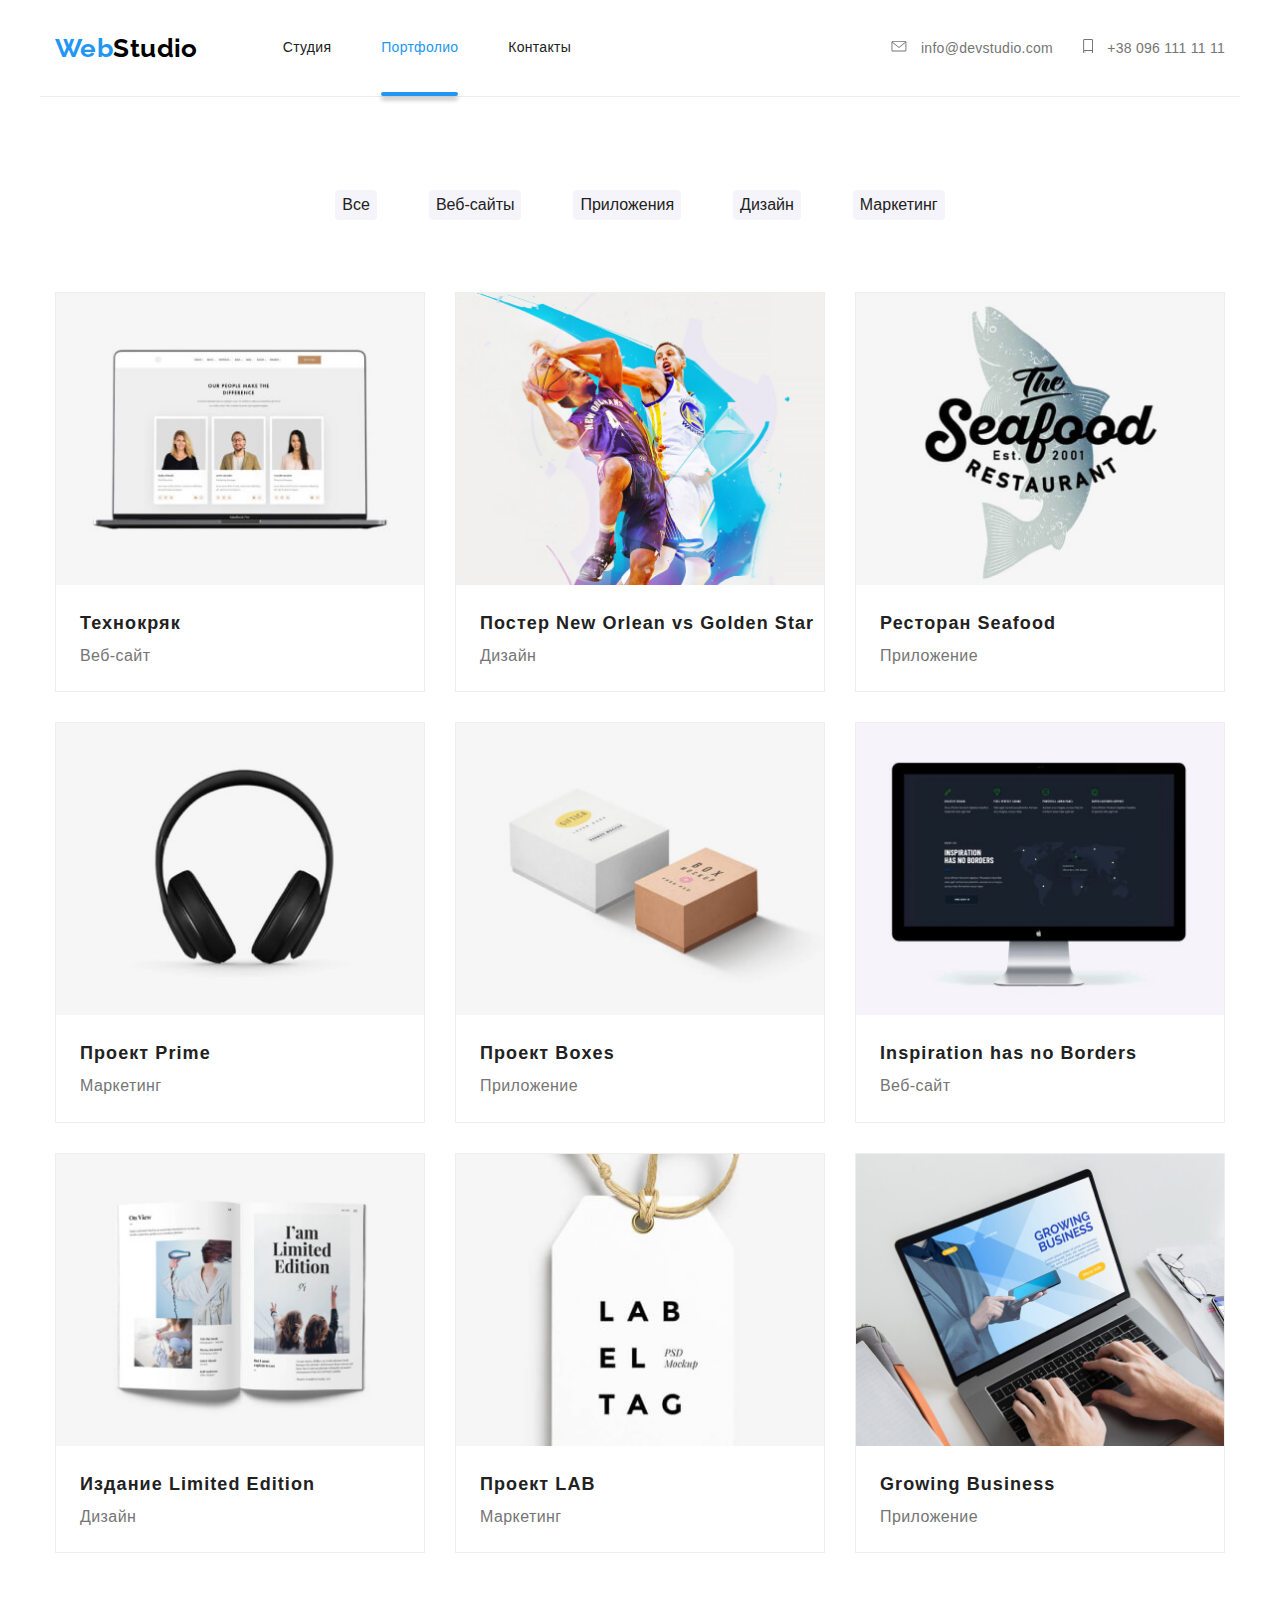
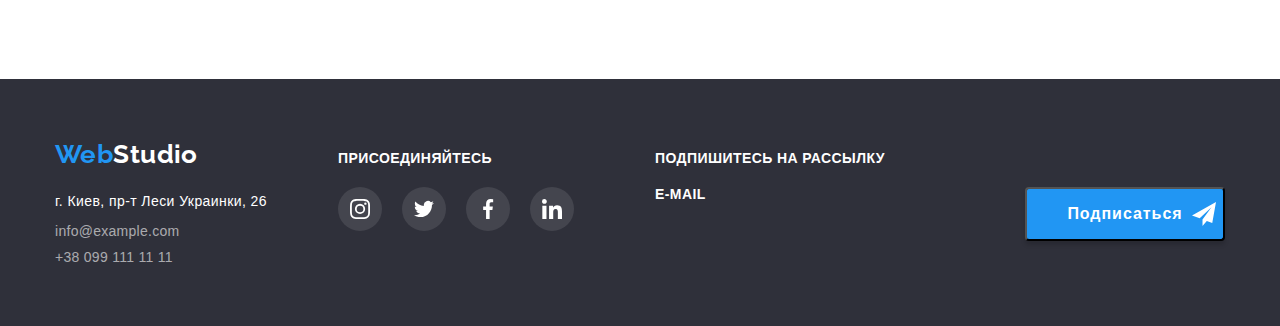
==== portfolio.html @ b80f8145 "слон" ====
<!DOCTYPE html>
<html lang="ru">
  <head>
    <meta charset="UTF-8" />
    <meta name="viewport" content="width=device-width, initial-scale=1.0" />
    <title lang="en">WebStudio</title>
    <link
      href="https://fonts.googleapis.com/css2?family=Raleway:wght@700&display=swap"
      rel="stylesheet"
    />
    <link rel="stylesheet" href="./css/normalize.css" />
    <link rel="stylesheet" href="./css/style.css" />
  </head>
  <body>
    <header class="header">
      <div class="container">
        <nav class="navigation">
          <a class="link list logo" href="WebStudio"
            ><span class="web">Web</span>Studio</a
          >
          <ul class="site-nav list link-nav">
            <li class="nav-list-link">
              <a class="link" href="./index.html">Студия</a>
            </li>
            <li class="nav-list-link">
              <a class="link curent" href="./portfolio.html">Портфолио</a>
            </li>
            <li class="nav-list-link">
              <a class="link" href="">Контакты</a>
            </li>
          </ul>
        </nav>
        <ul class="adress-item list">
          <li class="adress-link">
            <address>
              <a
                class="link header-adress-mail"
                href="melto:info@devstudio.com"
              >
                <svg class="icon-envelope">
                  <use href="./images/symbol-defs.svg#icon-envelope"></use>
                </svg>
                info@devstudio.com</a
              >
            </address>
          </li>
          <li class="adress-link">
            <address>
              <a class="link header-adress-tel" href="tel:+380961111111">
                <svg class="icon-tel">
                  <use href="./images/symbol-defs.svg#icon-smartphone"></use>
                </svg>
                +38 096 111 11 11</a
              >
            </address>
          </li>
        </ul>
      </div>
    </header>
    <main>
      <!--Секция отображения наших разработок-->
      <section class="section rabot">
        <div class="container">
          <h2 hidden class="list section-title2">Наши разработки</h2>
          <!--Перень фильтров-->
          <ul class="container-portfolio list">
            <li class="container-button-item">
              <button class="button primary">Все</button>
            </li>
            <li class="container-button-item">
              <button class="button secondary">Веб-сайты</button>
            </li>
            <li class="container-button-item">
              <button class="button secondary">Приложения</button>
            </li>
            <li class="container-button-item">
              <button class="button secondary">Дизайн</button>
            </li>
            <li class="container-button-item">
              <button class="button secondary">Маркетинг</button>
            </li>
          </ul>
          <!--Перечень картинок-->
          <ul class="portfolio link list">
            <li class="portfolio-item">
              <div class="portfolio-position">
                <img
                  src="./images/portfolio/tehnocr.jpg"
                  alt="Фото1"
                  width="370"
                  height="294"
                />
                <div class="portfolio-position-text">
                  <p>
                    Технокряк это современная площадка распространения
                    коронавируса. Компании используют эту платформу для
                    цифрового шпионажа и атак на защищённые сервера конкурентов.
                  </p>
                </div>
              </div>
              <div class="portfolio-text">
                <h2 class="section-title-portf">Технокряк</h2>
                <p>Веб-сайт</p>
              </div>
            </li>
            <li class="portfolio-item">
              <div class="portfolio-position">
                <img
                  src="./images/portfolio/poster.jpg"
                  alt="Фото2"
                  width="370"
                  height="294"
                />
                <div class="portfolio-position-text">
                  <p>
                    Технокряк это современная площадка распространения
                    коронавируса. Компании используют эту платформу для
                    цифрового шпионажа и атак на защищённые сервера конкурентов.
                  </p>
                </div>
              </div>
              <div class="portfolio-text">
                <h2 class="section-title-portf">
                  Постер New Orlean vs Golden Star
                </h2>
                <p>Дизайн</p>
              </div>
            </li>
            <li class="portfolio-item">
              <div class="portfolio-position">
                <img
                  src="./images/portfolio/restorans.jpg"
                  alt="Фото3"
                  width="370"
                  height="294"
                />
                <div class="portfolio-position-text">
                  <p>
                    Технокряк это современная площадка распространения
                    коронавируса. Компании используют эту платформу для
                    цифрового шпионажа и атак на защищённые сервера конкурентов.
                  </p>
                </div>
              </div>
              <div class="portfolio-text">
                <h2 class="section-title-portf">Ресторан Seafood</h2>
                <p>Приложение</p>
              </div>
            </li>
            <li class="portfolio-item">
              <div class="portfolio-position">
                <img
                  src="./images/portfolio/Prime.jpg"
                  alt="Фото4"
                  width="370"
                  height="294"
                />
                <div class="portfolio-position-text">
                  <p>
                    Технокряк это современная площадка распространения
                    коронавируса. Компании используют эту платформу для
                    цифрового шпионажа и атак на защищённые сервера конкурентов.
                  </p>
                </div>
              </div>
              <div class="portfolio-text">
                <h2 class="section-title-portf">Проект Prime</h2>
                <p>Маркетинг</p>
              </div>
            </li>
            <li class="portfolio-item">
              <div class="portfolio-position">
                <img
                  src="./images/portfolio/Boxes.jpg"
                  alt="Фото5"
                  width="370"
                  height="294"
                />
                <div class="portfolio-position-text">
                  <p>
                    Технокряк это современная площадка распространения
                    коронавируса. Компании используют эту платформу для
                    цифрового шпионажа и атак на защищённые сервера конкурентов.
                  </p>
                </div>
              </div>
              <div class="portfolio-text">
                <h2 class="section-title-portf">Проект Boxes</h2>
                <p>Приложение</p>
              </div>
            </li>
            <li class="portfolio-item">
              <div class="portfolio-position">
                <img
                  src="./images/portfolio/inspiration.jpg"
                  alt="Фото6"
                  width="370"
                  height="294"
                />
                <div class="portfolio-position-text">
                  <p>
                    Технокряк это современная площадка распространения
                    коронавируса. Компании используют эту платформу для
                    цифрового шпионажа и атак на защищённые сервера конкурентов.
                  </p>
                </div>
              </div>
              <div class="portfolio-text">
                <h2 class="section-title-portf">
                  Inspiration has no Borders
                </h2>
                <p>Веб-сайт</p>
              </div>
            </li>
            <li class="portfolio-item">
              <div class="portfolio-position">
                <img
                  src="./images/portfolio/Limed_edition.jpg"
                  alt="Фото7"
                  width="370"
                  height="294"
                />
                <div class="portfolio-position-text">
                  <p>
                    Технокряк это современная площадка распространения
                    коронавируса. Компании используют эту платформу для
                    цифрового шпионажа и атак на защищённые сервера конкурентов.
                  </p>
                </div>
              </div>
              <div class="portfolio-text">
                <h2 class="section-title-portf">Издание Limited Edition</h2>
                <p>Дизайн</p>
              </div>
            </li>
            <li class="portfolio-item">
              <div class="portfolio-position">
                <img
                  src="./images/portfolio/LAB.jpg"
                  alt="Фото8"
                  width="370"
                  height="294"
                />
                <div class="portfolio-position-text">
                  <p>
                    Технокряк это современная площадка распространения
                    коронавируса. Компании используют эту платформу для
                    цифрового шпионажа и атак на защищённые сервера конкурентов.
                  </p>
                </div>
              </div>
              <div class="portfolio-text">
                <h2 class="section-title-portf">Проект LAB</h2>
                <p>Маркетинг</p>
              </div>
            </li>
            <li class="portfolio-item">
              <div class="portfolio-position">
                <img
                  src="./images/portfolio/GBusiness.jpg"
                  alt="Фото9"
                  width="370"
                  height="294"
                />
                <div class="portfolio-position-text">
                  <p>
                    Технокряк это современная площадка распространения
                    коронавируса. Компании используют эту платформу для
                    цифрового шпионажа и атак на защищённые сервера конкурентов.
                  </p>
                </div>
              </div>
              <div class="portfolio-text">
                <h2 class="section-title-portf">Growing Business</h2>
                <p>Приложение</p>
              </div>
            </li>
          </ul>
        </div>
      </section>
    </main>
    <!---footer-->
    <footer class="logo-footer">
      <div class="container">
        <div class="container-footer-adress">
          <a class="logo-text-footer" href="WebStudio"
            ><span class="web">Web</span>Studio</a
          >
          <address class="footer-adress">
            <a class="text-footer" href="">г. Киев, пр-т Леси Украинки, 26</a>
          </address>
          <address class="footer-adress-mail">
            <a class="adress-footer" href="melto:info@example.com"
              >info@example.com</a
            >
          </address>
          <address class="footer-adress-tel">
            <a class="adress-footer" href="tel:+380991111111"
              >+38 099 111 11 11</a
            >
          </address>
        </div>
        <div class="div-text-footer">
          <b>присоединяйтесь</b>
          <div class="container-social">
            <ul class="social list">
              <li class="container-sosial-item">
                <a
                  class="container-sosial-item-link"
                  href="instagram"
                  aria-label="ссылка на instagram"
                >
                  <svg class="container-sosial-item-svg">
                    <use href="./images/symbol-defs.svg#icon-instagram"></use>
                  </svg>
                </a>
              </li>
              <li class="container-sosial-item">
                <a
                  class="container-sosial-item-link"
                  href="twitter"
                  aria-label="ссылка на twitter"
                >
                  <svg class="container-sosial-item-svg">
                    <use href="./images/symbol-defs.svg#icon-twitter"></use>
                  </svg>
                </a>
              </li>
              <li class="container-sosial-item">
                <a
                  class="container-sosial-item-link"
                  href="facebook"
                  aria-label="ссылка на facebook"
                  ><svg class="container-sosial-item-svg">
                    <use href="./images/symbol-defs.svg#icon-facebook"></use>
                  </svg>
                </a>
              </li>
              <li class="container-sosial-item">
                <a
                  class="container-sosial-item-link"
                  href="linkedin"
                  aria-label="ссылка на linkedin"
                  ><svg class="container-sosial-item-svg">
                    <use href="./images/symbol-defs.svg#icon-linkedin"></use>
                  </svg>
                </a>
              </li>
            </ul>
          </div>
        </div>
        <div class="div-text-footer">
          <b>подпишитесь на рассылку</b>
          <div class="div-text-footer-write">
            <a class="footer-mail-write">E-mail</a>
            <button class="hero-button primary">Подписаться</button>
          </div>
        </div>
      </div>
    </footer>
  </body>
</html>
---- css/style.css ----
:root {
  --primary-text-color: #757575;
  --title-text-color: #212121;
  --accent-color: #2196f3;
  --link-text-color: #ffffff;
  --bgr-section-color: #f5f4fa;
}
html {
  box-sizing: border-box;
}
*,
*::before,
*::after {
  box-sizing: inherit;
}
body {
  background-color: var(--link-text-color);
  color: var(--primary-text-color);
  font-family: "Roboto", sans-serif;
  font-style: normal;
  font-size: 14px;
  letter-spacing: 0.03em;
}
.list,
p {
  padding: 0;
  margin: 0;
  list-style: none;
}
img {
  display: block;
}
.section {
  padding-bottom: 94px;
}
.container {
  width: 1200px;
  padding-left: 15px;
  padding-right: 15px;
  margin-left: auto;
  margin-right: auto;
  text-align: center;
}
.link {
  text-decoration: none;
  padding-top: 32px;
  padding-bottom: 32px;
}
.link-nav {
  text-decoration: none;
  padding-top: 40px;
}
.header .container {
  display: flex;
  justify-content: space-between;
  border-bottom: 1px solid #ececec;
}

.button {
  font-weight: 500;
  font-size: 16px;
  line-height: 1.6;
  align-items: center;
  background-color: transparent;
  cursor: pointer;
  transition: color 250ms cubic-bezier(0.4, 0, 0.2, 1);
  transition: background-color 250ms cubic-bezier(0.4, 0, 0.2, 1);
}
.hero button {
  display: block;
  margin: 0 auto;
  font-weight: 700;
  font-size: 16px;
  line-height: 1.9;
  letter-spacing: 0.06em;
  padding: 10px 32px 10px 32px;
  box-shadow: 0px 4px 4px rgba(0, 0, 0, 0.15);
  border-radius: 4px;
  cursor: pointer;
}
.button.primary,
.hero-button,
.button:hover,
.button:focus,
.container-button-item .button:hover,
.container-button-item .button:focus {
  color: var(--link-text-color);
  background-color: var(--accent-color);
}
/* логотип*/
.logo,
.logo-text-footer {
  color: #000000;
  font-family: "Raleway", sans-serif;
  font-weight: 700;
  font-size: 26px;
  line-height: 1.19;
}
.logo .web,
.logo-text-footer .web,
.adress-footer:hover,
.adress-footer:focus,
.site-nav .link:hover,
.site-nav .link:focus,
.site-nav .link.curent {
  color: var(--accent-color);
}
/* Site-nav  */
.site-nav {
  display: flex;
  font-weight: 500;
  line-height: 1.14;
  letter-spacing: 0.02em;
  align-items: center;
}
.navigation {
  display: flex;
  align-items: center;
}
.navigation .logo {
  margin-right: 85px;
}
.nav-list-link {
  position: relative;
  padding-bottom: 40px;
}
.nav-list-link:not(:last-child) {
  margin-right: 50px;
}
.container .adress-item {
  display: flex;
  flex-direction: row;
  align-items: center;
  transition: color 250ms cubic-bezier(0.4, 0, 0.2, 1);
  transition: fill 250ms cubic-bezier(0.4, 0, 0.2, 1);
}
.curent::after {
  display: block;
  content: "";
  width: 100%;
  border: 2px solid var(--accent-color);
  border-radius: 2px;
  box-shadow: 0px 4px 4px rgba(0, 0, 0, 0.25);
  position: absolute;
  bottom: 0px;
}
.adress-link:not(:last-child) {
  margin-right: 30px;
}
.site-nav .link,
.section-title2,
.section-title-osob,
.section-title-comand,
.section-title-portf {
  color: var(--title-text-color);
}
.adress-item a:hover {
  color: var(--accent-color);
}
.adress-item a:hover svg {
  fill: var(--accent-color);
}
.adress-link a,
.adress-footer {
  color: var(--primary-text-color);
  font-weight: 500;
  font-style: normal;
  line-height: 1.14;
  letter-spacing: 0.02em;
}
.icon-envelope {
  width: 16px;
  height: 11.2px;
  fill: var(--primary-text-color);
  margin-right: 10px;
}
.icon-tel {
  width: 10px;
  height: 14.9px;
  fill: var(--primary-text-color);
  margin-right: 10px;
}
/*Секция Герой*/
.hero {
  max-width: 1600px;
  margin-left: auto;
  margin-right: auto;
  padding-top: 200px;
  padding-bottom: 200px;
  background-image: linear-gradient(
      to right,
      rgba(47, 48, 58, 0.8),
      rgba(47, 48, 58, 0.8)
    ),
    url("../images/hero/hero_opt.jpg");
  background-repeat: no-repeat;
  background-position: center;
  background-size: cover;
}
.hero-title {
  margin-bottom: 20px;
  font-weight: 900;
  font-size: 44px;
  line-height: 1.36;
  text-align: center;
}
.hero-title,
.section-title-ch,
.logo-text-footer,
.div-text-footer,
.div-text-footer-write,
.text-footer {
  color: var(--link-text-color);
}
/*  основные заголовки в студии*/
.section-title2 {
  font-weight: 700;
  font-size: 36px;
  line-height: 1.17;
  align-items: center;
  margin-bottom: 50px;
}
/*секция особенности*/
.osob-items {
  display: block;
  width: 270px;
  text-align: left;
  justify-content: center;
  align-items: center;
  margin: 0;
}
.osob-items .ocob-picture {
  width: 270px;
  height: 120px;
  padding: 25px 100px;
  background-color: var(--bgr-section-color);
}
.osob-items:not(:last-child) {
  margin-right: 30px;
}
.comand {
  background-color: var(--bgr-section-color);
}
.section-title-osob {
  font-weight: 700;
  line-height: 1.14;
  text-transform: uppercase;
  margin-bottom: 20px;
}
/* секция Чем занимаемся*/
.job-picture {
  position: relative;
}
.section-title-ch {
  position: absolute;
  bottom: 0;
  left: 0;
  width: 100%;
  height: 70px;
  margin-top: 0px;
  margin-bottom: 0px;
  padding-top: 27px;
  padding-bottom: 27px;
  background-color: rgba(47, 48, 58, 0.8);
  font-weight: 700;
  line-height: 1.14;
  text-transform: uppercase;
}
.job-container-items img {
  display: block;
}
.container .job-contaner {
  margin-bottom: 94px;
  text-align: center;
  align-items: center;
}
.job-container-items:not(:last-child) {
  margin-right: 30px;
}
/*секция Наша команда*/
.comand {
  max-width: 1600px;
  margin-left: auto;
  margin-right: auto;
  padding-top: 94px;
  padding-bottom: 107px;
  text-align: center;
  align-items: center;
}
.container-comand-item {
  width: 270px;
  background-color: var(--link-text-color);
  padding-bottom: 24px;
  box-shadow: 0px 2px 1px rgba(0, 0, 0, 0.2), 0px 1px 1px rgba(0, 0, 0, 0.14),
    0px 1px 3px rgba(0, 0, 0, 0.12);
  border-radius: 0px 0px 4px 4px;
}
.container-comand-item:not(:last-child) {
  margin-right: 30px;
}
.section-title-comand {
  font-weight: 500;
  font-size: 16px;
  line-height: 1.19;
  margin-top: 30px;
}
.bgr-comand p {
  font-size: 16px;
  line-height: 1.19;
  margin-bottom: 24px;
}
.container-sosial .social {
  width: 206px;
  margin-left: auto;
  margin-right: auto;
  text-align: center;
  align-items: center;
  padding-bottom: 12px;
}
.social {
  display: flex;
  flex-wrap: wrap;
  align-items: center;
  justify-content: center;
}
.container-sosial-item:not(:last-child) {
  margin-right: 10px;
}
.container-sosial-comand-link:hover {
  background-color: var(--accent-color);
}
.container-sosial-comand-link:hover .container-sosial-comand-svg {
  fill: #ffffff;
}
.container-sosial-comand-svg {
  width: 20px;
  height: 20px;
  fill: #afb1b8;
  transition: fill 250ms cubic-bezier(0.4, 0, 0.2, 1);
}
.container-sosial-comand-link {
  display: flex;
  width: 44px;
  height: 44px;
  background-color: #ffffff;
  justify-content: center;
  align-items: center;
  border-radius: 50%;
  transition: background-color 250ms cubic-bezier(0.4, 0, 0.2, 1);
}
/* Секция постоянные клиенты */
.client {
  padding-top: 132px;
}
.container-clients-item {
  display: flex;
  width: 170px;
  height: 90px;
  justify-content: center;
  align-items: center;
  border: 1px solid #afb1b8;
  border-radius: 4px;
  cursor: pointer;
  transition: border-color 250ms cubic-bezier(0.4, 0, 0.2, 1);
}
.svg-icon-logo1 {
  width: 44px;
  height: 49px;
}
.svg-icon-logo2 {
  width: 40px;
  height: 52px;
}
.svg-icon-logo3 {
  width: 41px;
  height: 42px;
}
.svg-icon-logo4 {
  width: 80px;
  height: 42px;
}
.svg-icon-logo5 {
  width: 59px;
  height: 42px;
}
.svg-icon-logo6 {
  width: 88.5px;
  height: 45px;
}
.svg-icon-logo1,
.svg-icon-logo2,
.svg-icon-logo3,
.svg-icon-logo4,
.svg-icon-logo5,
.svg-icon-logo6 {
  fill: #afb1b8;
  transition: fill 250ms cubic-bezier(0.4, 0, 0.2, 1);
}
.container-clients-item:hover {
  border-color: var(--accent-color);
}
.container-clients-item:hover .svg-icon-logo1,
.container-clients-item:hover .svg-icon-logo2,
.container-clients-item:hover .svg-icon-logo3,
.container-clients-item:hover .svg-icon-logo4,
.container-clients-item:hover .svg-icon-logo5,
.container-clients-item:hover .svg-icon-logo6 {
  fill: var(--accent-color);
}
.container-clients-item:not(:last-child) {
  margin-right: 30px;
}
/* footer*/
.logo-footer {
  max-width: 1600px;
  margin-left: auto;
  margin-right: auto;
  background-color: #2f303a;
}
.text-footer {
  font-style: normal;
  line-height: 1.7;
}
.adress-footer {
  color: rgba(255, 255, 255, 0.6);
  transition: color 250ms cubic-bezier(0.4, 0, 0.2, 1);
}
.div-text-footer,
.div-text-footer-write {
  font-weight: 700;
  line-height: 1.14;
  text-transform: uppercase;
  text-align: start;
}
.container-sosial-item-link:hover {
  background-color: var(--accent-color);
}
.container-sosial-item-svg {
  width: 20px;
  height: 20px;
  fill: var(--link-text-color);
}
.container-sosial-item-link {
  display: flex;
  width: 44px;
  height: 44px;
  background-color: rgba(255, 255, 255, 0.1);
  justify-content: center;
  align-items: center;
  border-radius: 50%;
  margin-right: 10px;
  transition: background-color 250ms cubic-bezier(0.4, 0, 0.2, 1);
}
.logo-footer .container {
  display: flex;
  flex-direction: row;
  align-items: baseline;
  justify-content: space-between;
}
.container-footer-adress {
  margin-top: 60px;
  margin-bottom: 60px;
  text-align: left;
}
.container-footer-adress a {
  text-decoration: none;
}
.footer-adress {
  margin-bottom: 9px;
  margin-top: 20px;
}
.footer-adress-mail {
  margin-bottom: 9px;
}
.container-social {
  margin-top: 20px;
}
.div-text-footer-write {
  display: flex;
  width: 570px;
  height: 86px;
  margin-top: 20px;
  flex-direction: row;
  flex-wrap: nowrap;
  justify-content: space-between;
  align-items: flex-start;
}
.div-text-footer-write .hero-button {
  width: 200px;
  font-weight: 700;
  font-size: 16px;
  line-height: 1.9;
  letter-spacing: 0.06em;
  padding: 10px 20px;
  box-shadow: 0px 4px 4px rgba(0, 0, 0, 0.15);
  border-radius: 4px;
  cursor: pointer;
}
.div-text-footer-write .hero-button {
  background-image: url("../images/svg/iconsend.svg");
  background-repeat: no-repeat;
  background-position: center right 7px;
  background-size: 24px;
}
.container .portfolio,
.container .osob-container,
.container .job-container,
.container .bgr-comand,
.container .container-sosial,
.container .container-clients,
.container .container-portfolio,
.portfolio-position-text {
  display: flex;
  flex-wrap: wrap;
  align-items: center;
}
/*   ПОРТФОЛИО*/
.rabot {
  padding-top: 93px;
}
.container-portfolio {
  justify-content: center;
  margin-bottom: 40px;
}
.container-button-item {
  box-sizing: border-box;
  border-color: 1px solid #f5f4fa;
}

.container-button-item .button {
  background-color: #f5f4fa;
  border-radius: 4px;
  border: 1px solid #f5f4fa;
  color: var(--title-text-color);
  transition: color 250ms cubic-bezier(0.4, 0, 0.2, 1);
  transition: background-color 250ms cubic-bezier(0.4, 0, 0.2, 1);
}
.container-button-item:not(:last-child) {
  margin-right: 52px;
}
.portfolio-item {
  width: 370px;
  margin-right: 30px;
  margin-bottom: 30px;
  text-align: left;
  border: 1px solid #eeeeee;
  transition: box-shadow 250ms cubic-bezier(0.4, 0, 0.2, 1);
}
.portfolio-position {
  position: relative;
  margin-bottom: 0px;
  overflow: hidden;
}
.portfolio-item img {
  display: block;
  width: 100%;
  height: 100%;
}
.portfolio-item:nth-child(3n) {
  margin-right: 0px;
}
.portfolio-item:nth-last-child(-n + 3) {
  margin-bottom: 0px;
}
.portfolio-item:hover,
.portfolio-item:focus {
  box-shadow: 0px 1px 1px rgba(0, 0, 0, 0.12), 0px 4px 4px rgba(0, 0, 0, 0.06),
    1px 4px 6px rgba(0, 0, 0, 0.16);
  cursor: pointer;
}

.portfolio-item:hover .portfolio-position-text,
.portfolio-item:focus .portfolio-position-text {
  transform: translateY(0%);
  opacity: 1;
}
.portfolio-position-text {
  position: absolute;
  width: 100%;
  height: 101%;
  left: 0;
  top: 0;
  transform: translateY(100%);
  background: rgba(33, 150, 243, 0.9);
  font-size: 18px;
  line-height: 1.56;
  color: var(--link-text-color);
  opacity: 0;
  transition: transfporm 250ms cubic-bezier(0.4, 0, 0.2, 1) opacity 250ms
    cubic-beziercubic-bezier(0.4, 0, 0.2, 1);
  transition-duration: 250ms;
}
.portfolio-position-text p {
  position: absolute;
  padding: 63px 24px;
}
.portfolio-text {
  padding-top: 20px;
  padding-bottom: 20px;
  padding-left: 24px;
}
.section-title-portf {
  font-weight: 700;
  font-size: 18px;
  line-height: 2;
  letter-spacing: 0.06em;
  margin: 0px;
}
.portfolio-item p {
  font-size: 16px;
  line-height: 1.88;
  align-self: start;
  margin: 0px;
}
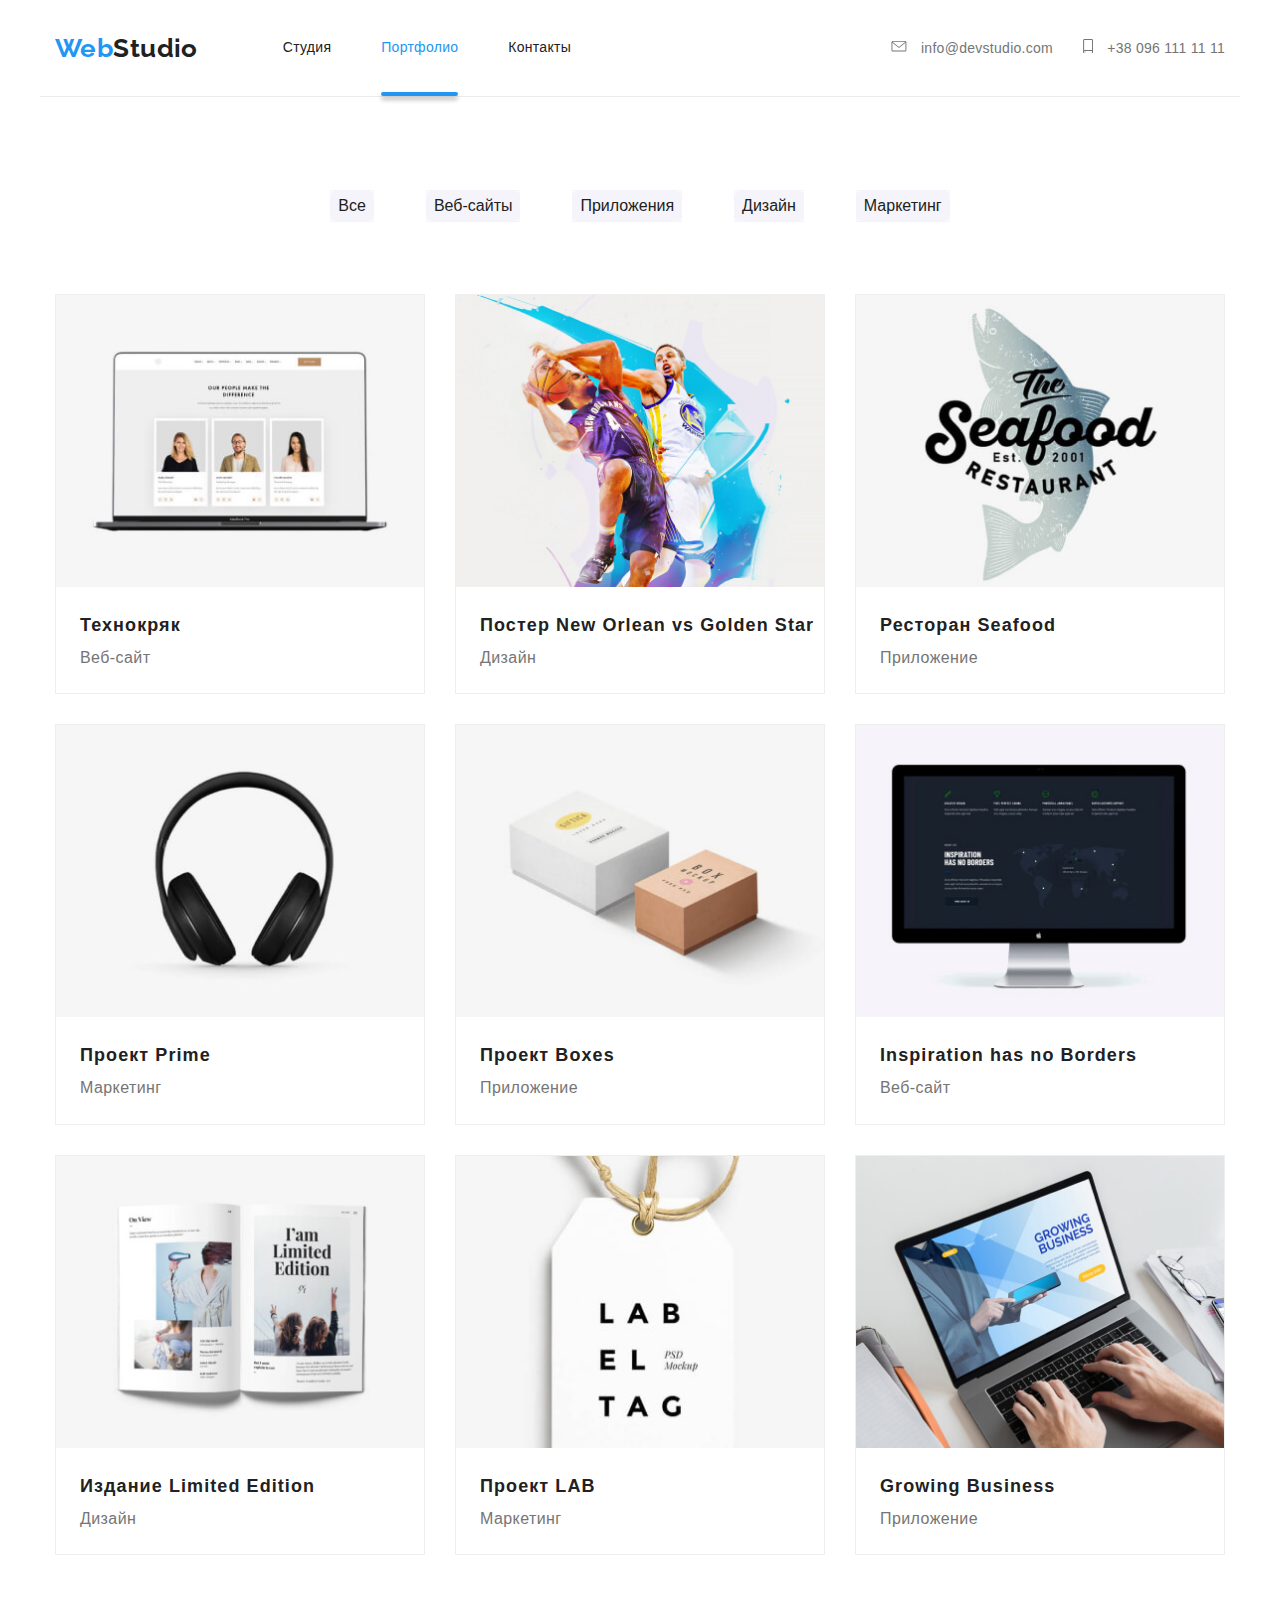
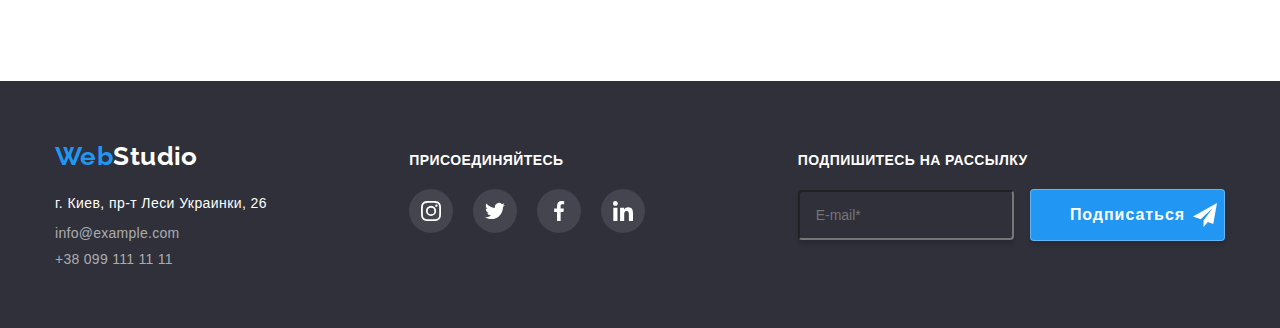
==== commit f2bbe31b: "Модельное окно ДЗ6" ====
--- a/portfolio.html
+++ b/portfolio.html
@@ -352,8 +352,20 @@
         <div class="div-text-footer">
           <b>подпишитесь на рассылку</b>
           <div class="div-text-footer-write">
-            <a class="footer-mail-write">E-mail</a>
-            <button class="hero-button primary">Подписаться</button>
+            <form class="footer-mail-write" autocomplete="off">
+              <input
+                type="email"
+                name="user-mail"
+                class="footer-mail"
+                id="user-mail"
+                placeholder="E-mail*"
+                required
+              />
+              <label for="user-mail" class="contact-form-label"></label>
+              <button type="submit" class="hero-button primary">
+                Подписаться
+              </button>
+            </form>
           </div>
         </div>
       </div>
--- a/css/style.css
+++ b/css/style.css
@@ -8,12 +8,16 @@
 html {
   box-sizing: border-box;
 }
+input {
+  font-family: inherit;
+}
 *,
 *::before,
 *::after {
   box-sizing: inherit;
 }
-body {
+body,
+.backdrop {
   background-color: var(--link-text-color);
   color: var(--primary-text-color);
   font-family: "Roboto", sans-serif;
@@ -22,6 +26,7 @@
   letter-spacing: 0.03em;
 }
 .list,
+.footer-mail,
 p {
   padding: 0;
   margin: 0;
@@ -56,7 +61,8 @@
   border-bottom: 1px solid #ececec;
 }
 
-.button {
+.button,
+.modal-form-btn {
   font-weight: 500;
   font-size: 16px;
   line-height: 1.6;
@@ -66,7 +72,8 @@
   transition: color 250ms cubic-bezier(0.4, 0, 0.2, 1);
   transition: background-color 250ms cubic-bezier(0.4, 0, 0.2, 1);
 }
-.hero button {
+.hero button,
+.modal-form-btn {
   display: block;
   margin: 0 auto;
   font-weight: 700;
@@ -90,7 +97,7 @@
 /* логотип*/
 .logo,
 .logo-text-footer {
-  color: #000000;
+  color: var(--title-text-color);
   font-family: "Raleway", sans-serif;
   font-weight: 700;
   font-size: 26px;
@@ -151,7 +158,8 @@
 .section-title2,
 .section-title-osob,
 .section-title-comand,
-.section-title-portf {
+.section-title-portf,
+.modal-form-title {
   color: var(--title-text-color);
 }
 .adress-item a:hover {
@@ -396,7 +404,8 @@
   fill: #afb1b8;
   transition: fill 250ms cubic-bezier(0.4, 0, 0.2, 1);
 }
-.container-clients-item:hover {
+.container-clients-item:hover,
+.footer-mail:hover {
   border-color: var(--accent-color);
 }
 .container-clients-item:hover .svg-icon-logo1,
@@ -425,8 +434,7 @@
   color: rgba(255, 255, 255, 0.6);
   transition: color 250ms cubic-bezier(0.4, 0, 0.2, 1);
 }
-.div-text-footer,
-.div-text-footer-write {
+.div-text-footer {
   font-weight: 700;
   line-height: 1.14;
   text-transform: uppercase;
@@ -475,32 +483,68 @@
 .container-social {
   margin-top: 20px;
 }
+/*Секция формы в футере*/
+input {
+  font-family: inherit;
+}
 .div-text-footer-write {
-  display: flex;
-  width: 570px;
+  position: relative;
+  display: flex;
   height: 86px;
   margin-top: 20px;
   flex-direction: row;
   flex-wrap: nowrap;
-  justify-content: space-between;
-  align-items: flex-start;
+  align-content: space-between;
 }
 .div-text-footer-write .hero-button {
-  width: 200px;
+  width: 195px;
   font-weight: 700;
   font-size: 16px;
-  line-height: 1.9;
+  line-height: 1.88;
   letter-spacing: 0.06em;
   padding: 10px 20px;
-  box-shadow: 0px 4px 4px rgba(0, 0, 0, 0.15);
-  border-radius: 4px;
-  cursor: pointer;
-}
-.div-text-footer-write .hero-button {
   background-image: url("../images/svg/iconsend.svg");
   background-repeat: no-repeat;
   background-position: center right 7px;
   background-size: 24px;
+  box-shadow: 0px 4px 4px rgba(0, 0, 0, 0.15);
+  border-radius: 4px;
+  border: 1px solid rgba(255, 255, 255, 0.3);
+}
+.footer-mail {
+  max-width: 358px;
+  margin: 0;
+  padding: 15px;
+  padding-left: 16px;
+  margin-right: 12px;
+  background-color: #2f303a;
+  border-color: 1px solid rgba(255, 255, 255, 0.3);
+  border-radius: 4px;
+  box-shadow: 0px 4px 4px rgba(0, 0, 0, 0.15);
+  transition: border-color 250ms cubic-bezier(0.4, 0, 0.2, 1);
+}
+
+.footer-mail:focus,
+.footer-mail:hover {
+  border-color: var(--accent-color);
+  color: var(--link-text-color);
+  cursor: pointer;
+}
+.footer-mail:not(:placeholder-shown) .contact-form-label {
+  color: var(--primary-text-color);
+  border-color: var(--accent-color);
+}
+
+.contact-form-label {
+  position: absolute;
+  left: 15px;
+  top: 15px;
+  font-weight: 400;
+  text-transform: none;
+  font-size: 16px;
+  line-height: 1.25;
+  letter-spacing: 0.03em;
+  color: rgba(255, 255, 255, 0.3);
 }
 .container .portfolio,
 .container .osob-container,
@@ -524,13 +568,13 @@
 }
 .container-button-item {
   box-sizing: border-box;
-  border-color: 1px solid #f5f4fa;
+  border: 1px solid var(--bgr-section-color);
 }
 
 .container-button-item .button {
-  background-color: #f5f4fa;
+  background-color: var(--bgr-section-color);
   border-radius: 4px;
-  border: 1px solid #f5f4fa;
+  border: 1px solid var(--bgr-section-color);
   color: var(--title-text-color);
   transition: color 250ms cubic-bezier(0.4, 0, 0.2, 1);
   transition: background-color 250ms cubic-bezier(0.4, 0, 0.2, 1);
@@ -612,3 +656,195 @@
   align-self: start;
   margin: 0px;
 }
+/*   modal windows
+*/
+
+.backdrop {
+  position: fixed;
+  left: 0;
+  top: 0;
+  display: flex;
+  width: 100%;
+  height: 100%;
+  justify-content: center;
+  align-items: center;
+  background-color: rgba(0, 0, 0, 0.2);
+  z-index: 100;
+}
+.modal-form {
+  display: flex;
+  position: absolute;
+  top: 50%;
+  left: 50%;
+  transform: translate(-50%, -50%);
+  flex-direction: column;
+  padding: 39px;
+  background-color: #fff;
+  box-shadow: 0px 1px 3px rgba(0, 0, 0, 0.12), 0px 1px 1px rgba(0, 0, 0, 0.14),
+    0px 2px 1px rgba(0, 0, 0, 0.2);
+  border-radius: 4px;
+}
+
+.modal-form-title {
+  margin-bottom: 30px;
+  font-weight: 700;
+  font-size: 20px;
+  line-height: 1.15;
+  text-align: start;
+  color: var(--title-text-color);
+}
+.modal-form-input-wrapper {
+  position: relative;
+  margin-bottom: 30px;
+}
+.modal-form-input {
+  position: relative;
+  display: block;
+  width: 100%;
+  height: 40px;
+  padding-left: 46px;
+  line-height: 1.14;
+  letter-spacing: 0.01em;
+  color: #757575;
+  background-color: #ffffff;
+  border: 1px solid rgba(33, 33, 33, 0.2);
+  box-sizing: border-box;
+}
+.modal-form-label {
+  position: absolute;
+  top: 50%;
+  left: 46px;
+  transform: translateY(-50%);
+  transition: transform 250ms cubic-bezier(0.4, 0, 0.2, 1) opacity 250ms
+    cubic-beziercubic-bezier(0.4, 0, 0.2, 1);
+  transition-duration: 250ms;
+}
+.icon-modal {
+  position: absolute;
+  overflow: visible;
+  top: 50%;
+  left: 16px;
+  transform: translateY(-50%);
+  fill: var(--title-text-color);
+  transition: transform 250ms cubic-bezier(0.4, 0, 0.2, 1) opacity 250ms
+    cubic-beziercubic-bezier(0.4, 0, 0.2, 1);
+  transition-duration: 250ms;
+  transition: fill 250ms cubic-bezier(0.4, 0, 0.2, 1);
+}
+.modal-form-input:focus + .modal-form-label,
+.modal-form-input:not(:placeholder-shown) + .modal-form-label {
+  color: var(--accent-color);
+}
+.modal-form-input:hover ~ .icon-modal,
+.modal-form-input:focus ~ .icon-modal,
+.modal-form-input:not(:placeholder-shown) ~ .icon-modal {
+  fill: var(--accent-color);
+}
+.modal-form-message {
+  display: block;
+  width: 100%;
+  height: 120px;
+  line-height: 1.14;
+  letter-spacing: 0.01em;
+  margin-bottom: 20px;
+  padding: 12px 16px;
+  color: #757575;
+  background-color: #ffffff;
+  box-shadow: 0px 1px 3px rgba(0, 0, 0, 0.12), 0px 1px 1px rgba(0, 0, 0, 0.14),
+    0px 2px 1px rgba(0, 0, 0, 0.2);
+  border-radius: 4px;
+  border: 1px solid rgba(157, 164, 189, 0.4);
+}
+.modal-form-input:hover,
+.modal-form-message:hover {
+  border-color: var(--accent-color);
+  box-shadow: 0px 4px 4px rgba(0, 0, 0, 0.15);
+  border-radius: 4px;
+  cursor: pointer;
+}
+.modal-form-input:focus,
+.modal-form-message:focus,
+.modal-form-input:not(:placeholder-shown),
+.modal-form-message:not(:placeholder-shown) {
+  outline: none;
+  border-color: var(--accent-color);
+  cursor: pointer;
+}
+.modal-form-input:focus + .modal-form-label,
+.modal-form-input:not(:placeholder-shown) + .modal-form-label {
+  transform: translate(-46px, -40px);
+  color: var(--accent-color);
+}
+.modal-form-checkbox {
+  position: absolute;
+  width: 1px;
+  height: 1px;
+  margin: -1px;
+  border: 0;
+  padding: 0;
+  clip: rect(0 0 0 0);
+  overflow: hidden;
+}
+.modal-form-option-label {
+  display: flex;
+  width: 425px;
+  padding-left: 11px;
+  align-items: center;
+  margin-bottom: 30px;
+}
+.modal-form-custom-checkbox {
+  display: inline-block;
+  width: 16px;
+  height: 16px;
+  margin-right: 5px;
+  background-color: #ffffff;
+  border: 1px solid #000;
+  box-shadow: 0px 1px 3px rgba(0, 0, 0, 0.12), 0px 1px 1px rgba(0, 0, 0, 0.14),
+    0px 2px 1px rgba(0, 0, 0, 0.2);
+  border-radius: 4px;
+}
+.modal-form-checkbox:checked + .modal-form-custom-checkbox {
+  border-color: transparent;
+  background-color: var(--accent-color);
+  background-image: url(../images/svg/icon-check.svg);
+  background-size: contain;
+  background-origin: border-box;
+}
+.modal-form-option-span {
+  line-height: 1.7;
+}
+.modal-form-option-span a {
+  color: var(--accent-color);
+}
+.modal-form .modal-form-btn {
+  max-width: 200px;
+  background-color: var(--accent-color);
+  border-color: transparent;
+  color: #ffffff;
+}
+.is-hidden {
+  opacity: 0;
+  visibility: hidden;
+  pointer-events: none;
+}
+.modal-close-btn {
+  position: absolute;
+  top: 10px;
+  right: 10px;
+  width: 32px;
+  height: 32px;
+  border: 1px solid #000;
+  border-radius: 50%;
+  background-color: transparent;
+  background-image: url(../images/svg/close-modal.svg);
+  background-size: contain;
+  background-origin: border-box;
+  cursor: pointer;
+  transition: color 250ms cubic-bezier(0.4, 0, 0.2, 1);
+}
+
+.modal-close-btn:hover {
+  background-image: url(../images/svg/close.svg);
+  background-size: contain;
+  background-origin: border-box;
+}
